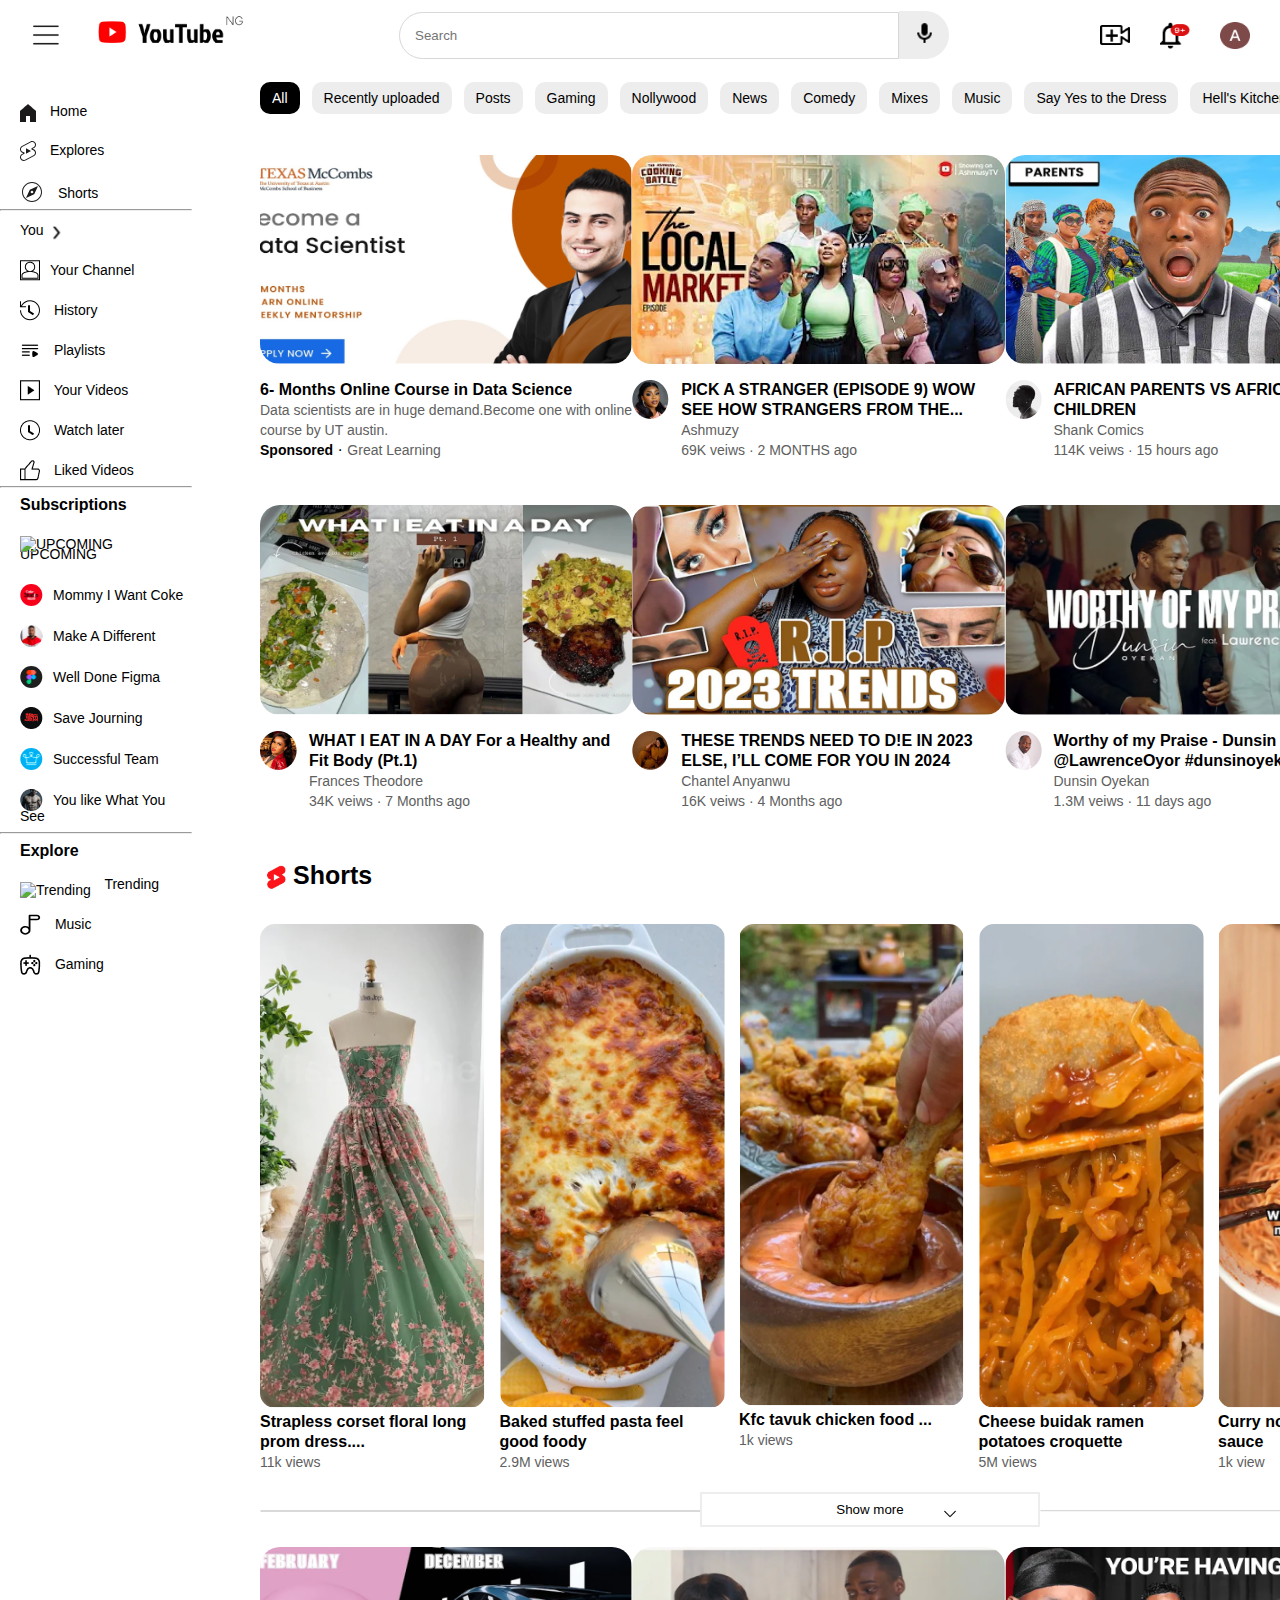
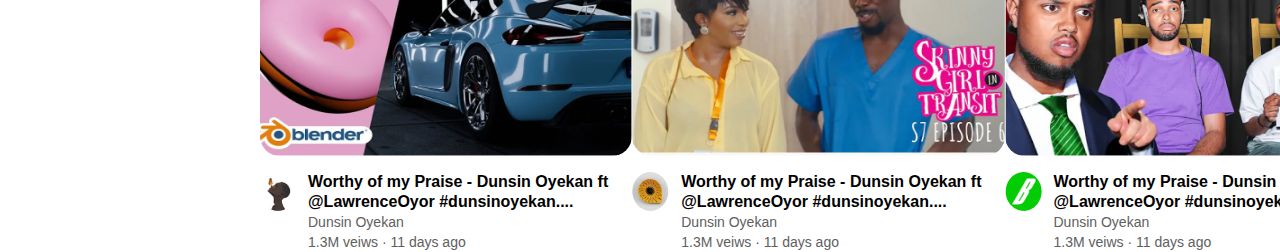
==== index.html @ 25b7fe13 "Move index.html to root and change paths" ====
<!DOCTYPE html>
<html lang="en">

<head>
    <meta charset="UTF-8">
    <meta name="viewport" content="width=device-width, initial-scale=1.0">
    <title>Document</title>
    <link rel="stylesheet" href="screen1/styles.css">
</head>

<body>
    <!-- Hannahs part (Nav Bar) -->

    <div class="containerNav">
        <div class="left-container">
            <img src="screen1/images/hamburger-icon.png" class="hamburger-icon">
            <img src="screen1/images/youtube logo.png">
        </div>
        <div class="center-container">
            <input class="inputstyle" type="Search" placeholder="Search">
            <button style="width: 50px;">
                <img src="screen1/images/animation.png">
            </button>

        </div>
        <div class="right-container">
            <img src="screen1/images/video.png" style="height: 20px;">
            <img src="screen1/images/notification.png">
            <img src="screen1/images/A.png">
        </div>
    </div>

    <div class="container">
        <!-- Aarons part -->
        <div id="mySidenav" class="sidenav">

            <a href="#"><img src="screen1/images/ssssssssssssssssss.png" alt="Home"> Home</a>
            <a href="#"><img src="screen1/images/KKKKKKK.svg" alt="Explores"> Explores</a>
            <a href="#"><img src="screen1/images/AAroooo.svg" alt="Shorts Icon"> Shorts</a>
            <hr />
            <div class="content">
                <a href="#">You<img src="screen1/images/bbbbbb.svg" alt="You" class="Arrow"></a>
                <a href="#"><img src="screen1/images/7777777.png" alt="Your Channel">Your Channel</a>
                <a href="#"><img src="screen1/images/Vector (2).svg" alt="History"> History</a>
                <a href="#"><img src="screen1/images/Playlists.png" alt="Playlists"> Playlists</a>
                <a href="#"><img src="screen1/images/Vector (9).png" alt="Your Videos"> Your Videos</a>
                <a href="#"><img src="screen1/images/japper.png" alt="Watch later"> Watch later</a>
                <a href="#"><img src="screen1/images/like it.png" alt="Liked Videos"> Liked Videos</a>
            </div>
            <hr />
            <div class="content">
                <p>Subscriptions</p>
                <a href="#"><img src="screen1/images/laugh.svg" alt="UPCOMING"> UPCOMING</a>
                <a href="#"><img src="screen1/images/Coke.svg" alt="Mommy I Want Coke">Mommy I Want Coke</a>
                <a href="#"><img src="screen1/images/Long.svg" alt="Make A Different">Make A Different</a>
                <a href="#"><img src="screen1/images/figma.svg" alt="Well Done Figma">Well Done Figma</a>
                <a href="#"><img src="screen1/images/cook.png" alt="Save Journing">Save Journing</a>
                <a href="#"><img src="screen1/images/king.svg" alt="Successful Team">Successful Team</a>
                <a href="#"><img src="screen1/images/Job.png" alt="You like what You See">You like What You See</a>
            </div>
            <hr>
            <div class="Explore">
                <p>Explore</p>
                <a href="#"><img src="screen1/images/laugh.svg" alt="Trending"> Trending</a>
                <a href="#"><img src="screen1/images/music.svg" alt="Music"> Music</a>
                <a href="#"><img src="screen1/images/game.png" alt="Gaming"> Gaming</a>
                <a href="#"><img src="screen1/images/news.png" alt="News"> News</a>
                <a href="#"><img src="screen1/images/spot.png" alt="Sports"> Sports</a>
            </div>
            <hr>
            <div class="More from YouTube">
                <p> More from YouTube</p>
                <a href="#"><img src="screen1/images/tube.png" alt="YouTube Premium"> YouTube Premium</a>
                <a href="#"><img src="screen1/images/Youtube studio (1).svg" alt="YouTube Studio"> YouTube Studio</a>
                <a href="#"><img src="screen1/images/cto.png" alt="YouTube Music"> YouTube Music</a>
                <a href="#"><img src="screen1/images/crop.png" alt="YouTube Kids"> YouTube Kids</a>
            </div>
            <hr>
            <div class="Report">
                <a href="#"><img src="screen1/images/set.png" alt="Settings"> Settings</a>
                <a href="#"><img src="screen1/images/Report history icon (1).svg" alt="Report History"> Report History</a>
                <a href="#"><img src="screen1/images/help icon.png" alt="Help"> Help</a>
                <a href="#"><img src="screen1/images/Feedback icon.png" alt="Send Feedback"> Send Feedback</a>
            </div>
            <hr>
            <div class="AboutNews">
                <P>About Press Copyright<br>Contact Us Creators<br>Advertise Developers<br>
                    Terms Privacy Policy & Safety<br>How YouTube Works<br>Test new features</p>
                <img src="screen1/images/CopyRight.svg" alt="2024 Google LLC">
            </div>
            <hr>
        </div>



        <!-- Ayomides part -->
        <div class="containerBody">
            <div class="options">
                <button class="All-button">All</button>
                <button class="optionButton">Recently uploaded</button>
                <button class="optionButton">Posts</button>
                <button class="optionButton">Gaming</button>
                <button class="optionButton">Nollywood</button>
                <button class="optionButton">News</button>
                <button class="optionButton">Comedy</button>
                <button class="optionButton">Mixes</button>
                <button class="optionButton">Music</button>
                <button class="optionButton">Say Yes to the Dress</button>
                <button class="optionButton">Hell's Kitchen</button>
                <button class="optionButton">Mixes</button>
            </div>
            <div class="preveiws">
                <div class="grid1">
                    <div class="video">
                        <div>
                            <img src="screen1/images/1.png" alt="thumbnail" class="thumbnail">
                        </div>
                        <div class="text">
                            <div class="description">
                                <p class="title">6- Months Online Course in Data Science</p>
                                <p class="subtitle">Data scientists are in huge demand.Become one with online course by
                                    UT
                                    austin.</p>
                                <p>
                                    <span style="font-weight: bold; font-size: 14px;">Sponsored</span> &#183;
                                    <span class="subtitle">Great Learning</span>
                                </p>
                            </div>
                        </div>
                    </div>

                    <a href="/Screen3/index3.html" class="custom-link">
                        <div class="video">
                            <div>
                                <img src="screen1/images/hqdefault.webp" alt="thumbnail" class="thumbnail">
                            </div>
                            <div class="text">
                                <div>
                                    <img src="screen1/images/profile 2.png" alt="profile picture" class="profile">
                                </div>
                                <div class="description">
                                    <p class="title">PICK A STRANGER (EPISODE 9) WOW SEE HOW STRANGERS FROM THE...</p>
                                    <p class="subtitle">Ashmuzy</p>
                                    <p class="subtitle">69K veiws &#183; 2 MONTHS ago</span>
                                    </p>
                                </div>
                            </div>
                        </div>
                    </a>


                    <div class="video">
                        <div>
                            <img src="screen1/images/3.png" alt="thumbnail" class="thumbnail">
                        </div>
                        <div class="text">
                            <div>
                                <img src="screen1/images/profile 3.png" alt="profile picture" class="profile">
                            </div>
                            <div class="description">
                                <p class="title">AFRICAN PARENTS VS AFRICAN CHILDREN</p>
                                <p class="subtitle">Shank Comics</p>
                                <p class="subtitle">114K veiws &#183; 15 hours ago</span>
                                </p>
                            </div>
                        </div>
                    </div>

                    <div class="video">
                        <div>
                            <img src="screen1/images/4.png" alt="thumbnail" class="thumbnail">
                        </div>
                        <div class="text">
                            <div>
                                <img src="screen1/images/profile 4.png" alt="profile picture" class="profile">
                            </div>
                            <div class="description">
                                <p class="title">WHAT I EAT IN A DAY For a Healthy and Fit Body (Pt.1)</p>
                                <p class="subtitle">Frances Theodore</p>
                                <p class="subtitle">34K veiws &#183; 7 Months ago</span>
                                </p>
                            </div>
                        </div>
                    </div>


                    <a href="Screen2/index2.html" class="custom-link">
                        <div class="video">
                            <div>
                                <img src="screen1/images/5.png" alt="thumbnail" class="thumbnail">
                            </div>
                            <div class="text">
                                <div>
                                    <img src="screen1/images/profile 5.png" alt="profile picture" class="profile">
                                </div>
                                <div class="description">
                                    <p class="title">THESE TRENDS NEED TO D!E IN 2023 ELSE, I’LL COME FOR YOU IN 2024
                                    </p>
                                    <p class="subtitle">Chantel Anyanwu</p>
                                    <p class="subtitle">16K veiws &#183; 4 Months ago</p>
                                </div>
                            </div>
                        </div>
                    </a>

                    <div class="video">
                        <div>
                            <img src="screen1/images/6.png" alt="thumbnail" class="thumbnail">
                        </div>
                        <div class="text">
                            <div>
                                <img src="screen1/images/profile 6.png" alt="profile picture" class="profile">
                            </div>
                            <div class="description">
                                <p class="title">Worthy of my Praise - Dunsin Oyekan ft @LawrenceOyor #dunsinoyekan....
                                </p>
                                <p class="subtitle">Dunsin Oyekan</p>
                                <p class="subtitle">1.3M veiws &#183; 11 days ago</p>
                            </div>
                        </div>
                    </div>
                </div>

                <div class="shortsTitleDiv">
                    <img src="screen1/images/Shorts logo.png" alt="ShortsLogo" class="ShortsLogo">
                    <p class="ShortsTitle">Shorts</p>
                    <img src="screen1/images/Exit.png" alt="" class="exit">
                </div>

                <div class="grid2">
                    <div class="shorts">
                        <div>
                            <img src="screen1/images/shorts 1.png" alt="shorts" class="shorts">
                        </div>
                        <div class="description">
                            <p class="title">Strapless corset floral long prom dress....</p>
                            <p class="subtitle">11k views</p>
                        </div>
                    </div>

                    <div class="shorts">
                        <div>
                            <img src="screen1/images/shorts 2.png" alt="shorts" class="shorts">
                        </div>
                        <div class="description">
                            <p class="title">Baked stuffed pasta feel good foody</p>
                            <p class="subtitle">2.9M views</p>
                        </div>
                    </div>

                    <div class="shorts">
                        <div>
                            <img src="screen1/images/shorts 3.png" alt="shorts" class="shorts">
                        </div>
                        <div class="description">
                            <p class="title">Kfc tavuk chicken food ...</p>
                            <p class="subtitle">1k views</p>
                        </div>
                    </div>

                    <div class="shorts">
                        <div>
                            <img src="screen1/images/shorts 4.png" alt="shorts" class="shorts">
                        </div>
                        <div class="description">
                            <p class="title">Cheese buidak ramen potatoes croquette</p>
                            <p class="subtitle">5M views</p>
                        </div>
                    </div>

                    <div class="shorts">
                        <div>
                            <img src="screen1/images/shorts 5.png" alt="shorts" class="shorts">
                        </div>
                        <div class="description">
                            <p class="title">Curry noodles with spicy sauce</p>
                            <p class="subtitle">1k view</p>
                        </div>
                    </div>
                </div>
                <img src="screen1/images/Line.png" alt="" class="line1">
                <button class="Show-more">Show more
                    <img src="screen1/images/ArrowHead.png" alt="" class="ArrowHead">
                </button>
                <img src="screen1/images/Line.png" alt="" class="line2">

                <div class="grid3">
                    <div class="video">
                        <div>
                            <img src="screen1/images/7.png" alt="thumbnail" class="thumbnail">
                        </div>
                        <div class="text">
                            <div>
                                <img src="screen1/images/profile 7.png" alt="profile picture" class="profile">
                            </div>
                            <div class="description">
                                <p class="title">Worthy of my Praise - Dunsin Oyekan ft @LawrenceOyor #dunsinoyekan....
                                </p>
                                <p class="subtitle">Dunsin Oyekan</p>
                                <p class="subtitle">1.3M veiws &#183; 11 days ago</p>
                            </div>
                        </div>
                    </div>

                    <div class="video">
                        <div>
                            <img src="screen1/images/8.png" alt="thumbnail" class="thumbnail">
                        </div>
                        <div class="text">
                            <div>
                                <img src="screen1/images/profile 8.png" alt="profile picture" class="profile">
                            </div>
                            <div class="description">
                                <p class="title">Worthy of my Praise - Dunsin Oyekan ft @LawrenceOyor #dunsinoyekan....
                                </p>
                                <p class="subtitle">Dunsin Oyekan</p>
                                <p class="subtitle">1.3M veiws &#183; 11 days ago</p>
                            </div>
                        </div>
                    </div>

                    <div class="video">
                        <div>
                            <img src="screen1/images/9.png" alt="thumbnail" class="thumbnail">
                        </div>
                        <div class="text">
                            <div>
                                <img src="screen1/images/profile 9.png" alt="profile picture" class="profile">
                            </div>
                            <div class="description">
                                <p class="title">Worthy of my Praise - Dunsin Oyekan ft @LawrenceOyor #dunsinoyekan....
                                </p>
                                <p class="subtitle">Dunsin Oyekan</p>
                                <p class="subtitle">1.3M veiws &#183; 11 days ago</p>
                            </div>
                        </div>
                    </div>
                </div>
            </div>
        </div>
    </div>


</body>
<script src="screen1/script.js"></script>

</html>
---- screen1/styles.css ----
* {
    margin: 0;
    padding: 0;
    box-shadow: border-box;
    font-family: Roboto, Arial, sans-serif;
}

body {
    display: flex;
    flex-direction: column;
    width: 100%;
}

/* NavBar */
.containerNav {
    display: flex;
    flex-direction: row;
    justify-content: space-between;
    padding: 15px 10px;
    position: fixed;
    height: 40px;
    width: 100%;
    background-color: rgb(255, 255, 255);
    display: flex;
    align-items: center;
}

.hamburger-icon {
    width: 15px;
    margin-right: 15px;
    margin-left: 17px;
}

.hamburger-icon:hover {
    background-color: #ededed;
    color: #818181;
    text-decoration-color: none;
    border-radius: 30px;
}

.left-container {
    display: flex;
    flex-direction: row;
    align-items: center;
    gap: 1rem;
}

.left-container img {
    width: 40px;
}

.left-container img+img {
    width: 150px;
}

.center-container {
    display: flex;
    flex-direction: row;
    align-items: center;
}

.center-container input {
    width: 500px;
    padding: 15px 15px;
    /* border-radius: 50px; */
    border-bottom-left-radius: 50px;
    border-top-left-radius: 50px;
    border-right: none;
    border: 1px solid #D7D7D7;
}

.center-container button {
    background-color: #ededed;
    height: 48px;
    border: none;
    border-top-right-radius: 50px;
    border-bottom-right-radius: 50px;
}

.center-container img {
    height: 25px;
    width: 25px;
}

.right-container {
    display: flex;
    flex-direction: row;
    align-items: center;
    gap: 20px;
    margin-right: 30px;
}

.right-container img {
    height: 27px;
    width: 30px;
    margin-right: 10px;
}



/* Sidebar */
.sidenav {
    display: flex;
    flex-direction: column;
    width: 19%;
    height: 100%;
    width: 15%;
    background-color: rgb(255, 255, 255);
    overflow-x: scroll;
    transition: 0.5s;
    padding-top: 20px;
    color: black;
    position: fixed;

}

.sidenav a {
    padding: 8px 8px 8px 20px;
    text-decoration: none;
    font-size: 14px;
    color: black;
    display: block;
    text-align: left;
    align-items: self-start;
    flex-direction: vertical;
}

.sidenav p {
    padding: 8px 8px 8px 20px;
    font-weight: bold;
}

.sidenav a img {
    margin-right: 10px;
    position: relative;
    top: 6px;
}

.sidenav a:hover {
    background-color: #ededed;
    color: #818181;
    text-decoration-color: none;
    border-radius: 30px;
    -webkit-text-fill-color: black;
}

.Arrow {
    position: absolute;
    top: 150px;
}

.main {
    transition: margin-left .5s;
    padding: 16px
}

.AboutNews {
    padding: 8px 8px 8px 0;
    font-size: 13px;
    color: #606060;
}

/* Body Page */
.container {
    display: flex;
    flex-direction: row;
    width: 100%;
    margin-top: 70px;
}

.containerBody {
    display: flex;
    width: 83%;
    flex-direction: column;
    margin-left: 260px;

}

.options {
    display: flex;
    position: fixed;
    width: 100%;
    background-color: white;
}

.optionButton,
.All-button {
    border-radius: 10px;
    padding: 0px 12px;
    margin: 12px 12px 12px 0;
    height: 32px;
    font-size: 14px;
    background-color: #ededed;
    border: none;
}

.All-button {
    background-color: black;
    color: white;
}

.preveiws {
    margin-top: 45px;
}

.grid1 {
    margin-top: 40px;
    display: grid;
    grid-template-columns: 1fr 1fr 1fr;
    row-gap: 45px;
}

.video {
    width: 372.25px;
}

.thumbnail {
    height: 209.39px;
    width: 372.25px;
    border-radius: 20px;
}

.text {
    margin-top: 12px;
    display: flex;
}

.profile {
    margin-right: 12px;
}

.description {
    line-height: 20px;
}

.title {
    font-size: 16px;
    font-weight: bold;
}

.subtitle {
    color: #606060;
    font-size: 14px;
}

a.custom-link {
    text-decoration: none;
    /* Remove underline */
    color: inherit;
    /* Inherit the color from parent elements */
    cursor: pointer;
    /* Change cursor to pointer to indicate it's clickable */
}

.shortsTitleDiv {
    margin: 50px 0 30px 0;
    display: flex;

}

.grid2 {
    display: grid;
    grid-template-columns: 1fr 1fr 1fr 1fr 1fr;
    column-gap: 14.5px;
    width: 1000px;
}

.ShortsLogo {
    height: 33px;
}

.ShortsTitle {
    font-size: 25px;
    font-weight: bold;
    font-family: 'Franklin Gothic Medium', 'Arial Narrow', Arial, sans-serif;
}

.exit {
    height: 33px;
    margin-left: 1050px;
}

.shorts {
    width: 225px;
    border-radius: 15px;
}

.line1 {
    position: absolute;
    top: 1510px;
    width: 440px;
}

.Show-more {
    margin-top: 20px;
    width: 340px;
    height: 34.4px;
    background-color: white;
    border: 2px #EDEDED solid;
    margin-left: 440px;
}

.ArrowHead {
    width: 20px;
    position: absolute;
    top: 1504px;
    left: 940px;
}

.line2 {
    position: absolute;
    top: 1510px;
    width: 400px;
    left: 1040px;
}

.grid3 {
    margin-top: 20px;
    display: grid;
    grid-template-columns: 1fr 1fr 1fr;
    row-gap: 45px;
}
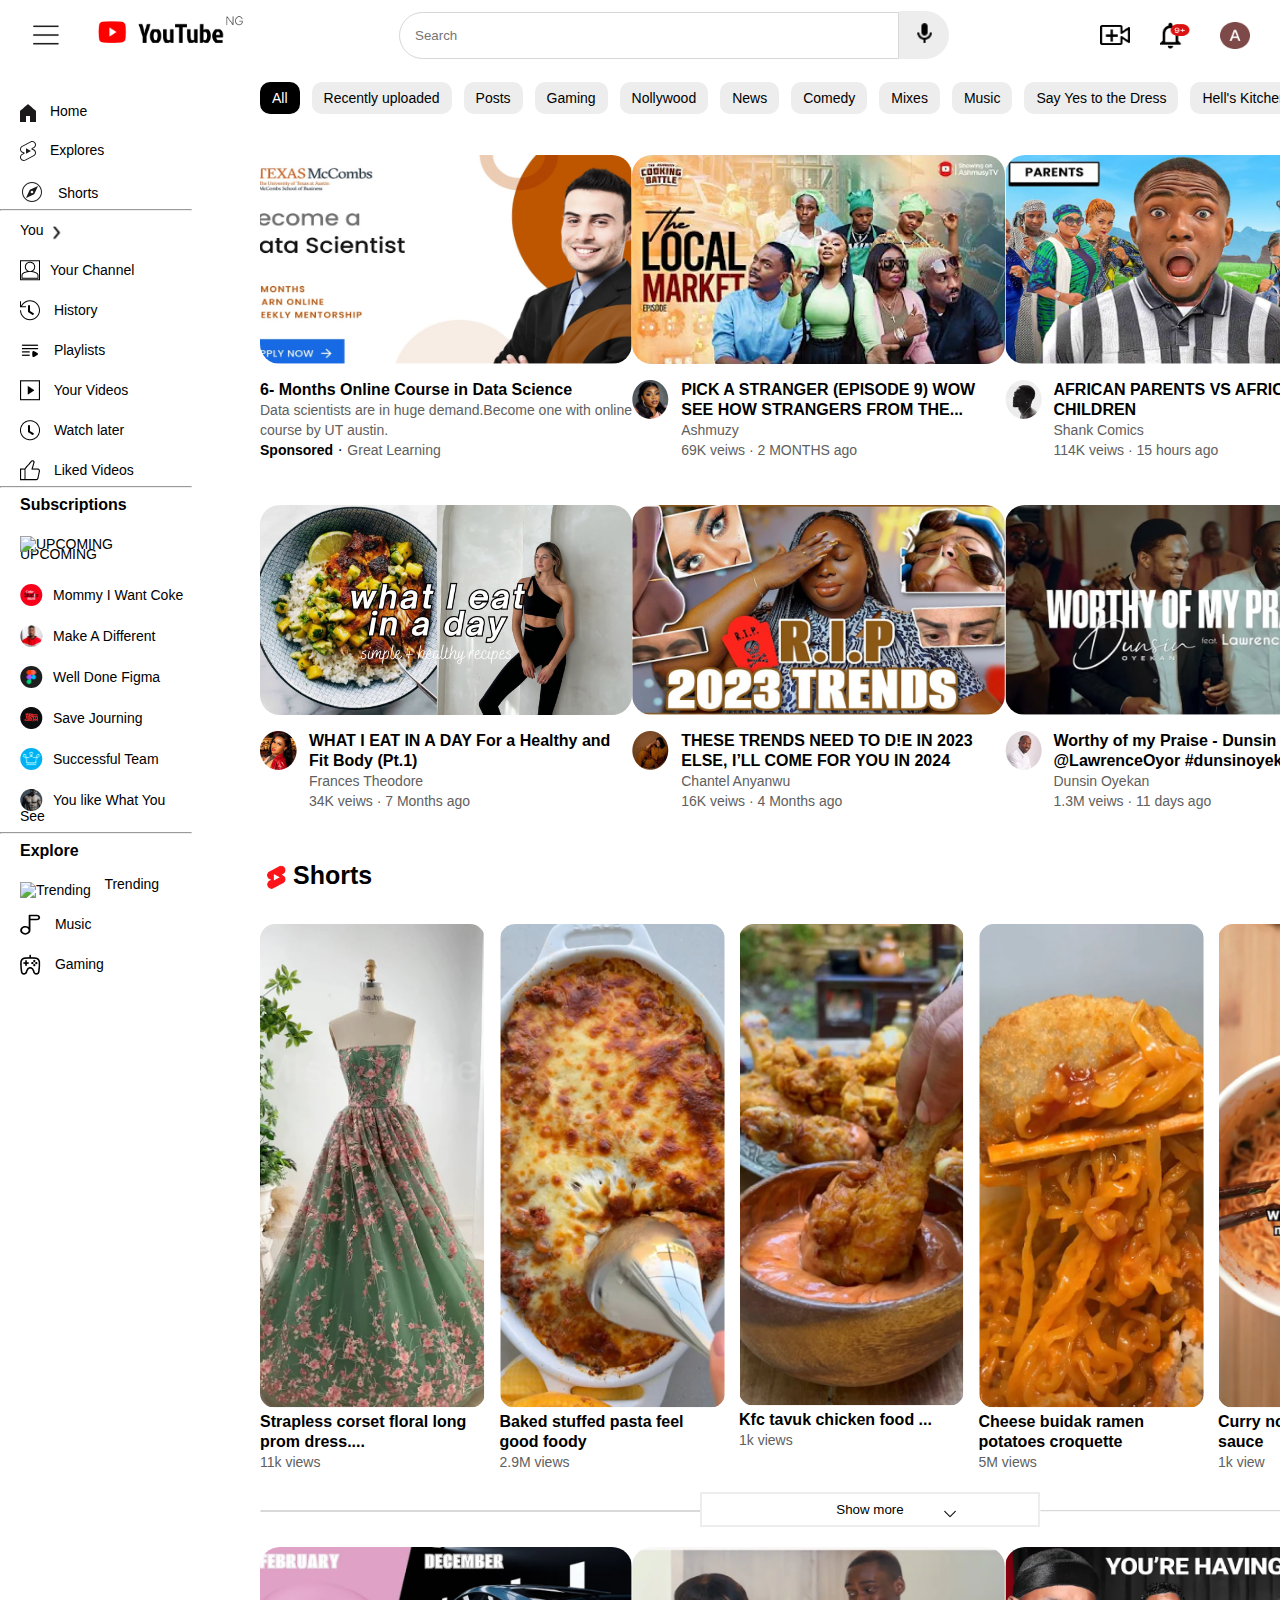
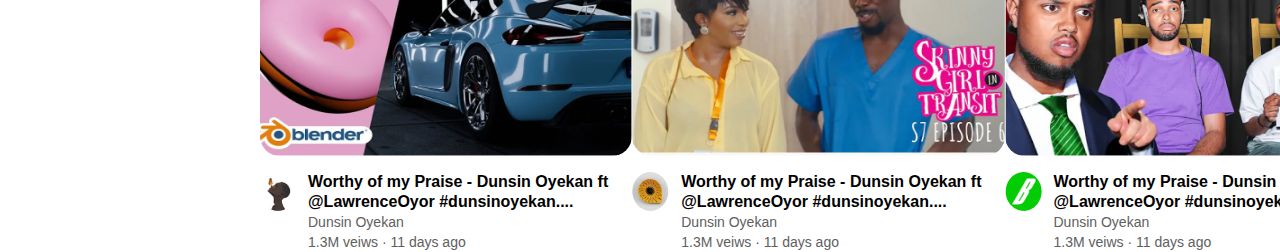
==== commit bcdb4534: "screen3 video" ====
--- a/index.html
+++ b/index.html
@@ -168,7 +168,7 @@
 
                     <div class="video">
                         <div>
-                            <img src="screen1/images/4.png" alt="thumbnail" class="thumbnail">
+                            <img src="screen1/images/maxresdefault.jpg" alt="thumbnail" class="thumbnail">
                         </div>
                         <div class="text">
                             <div>
